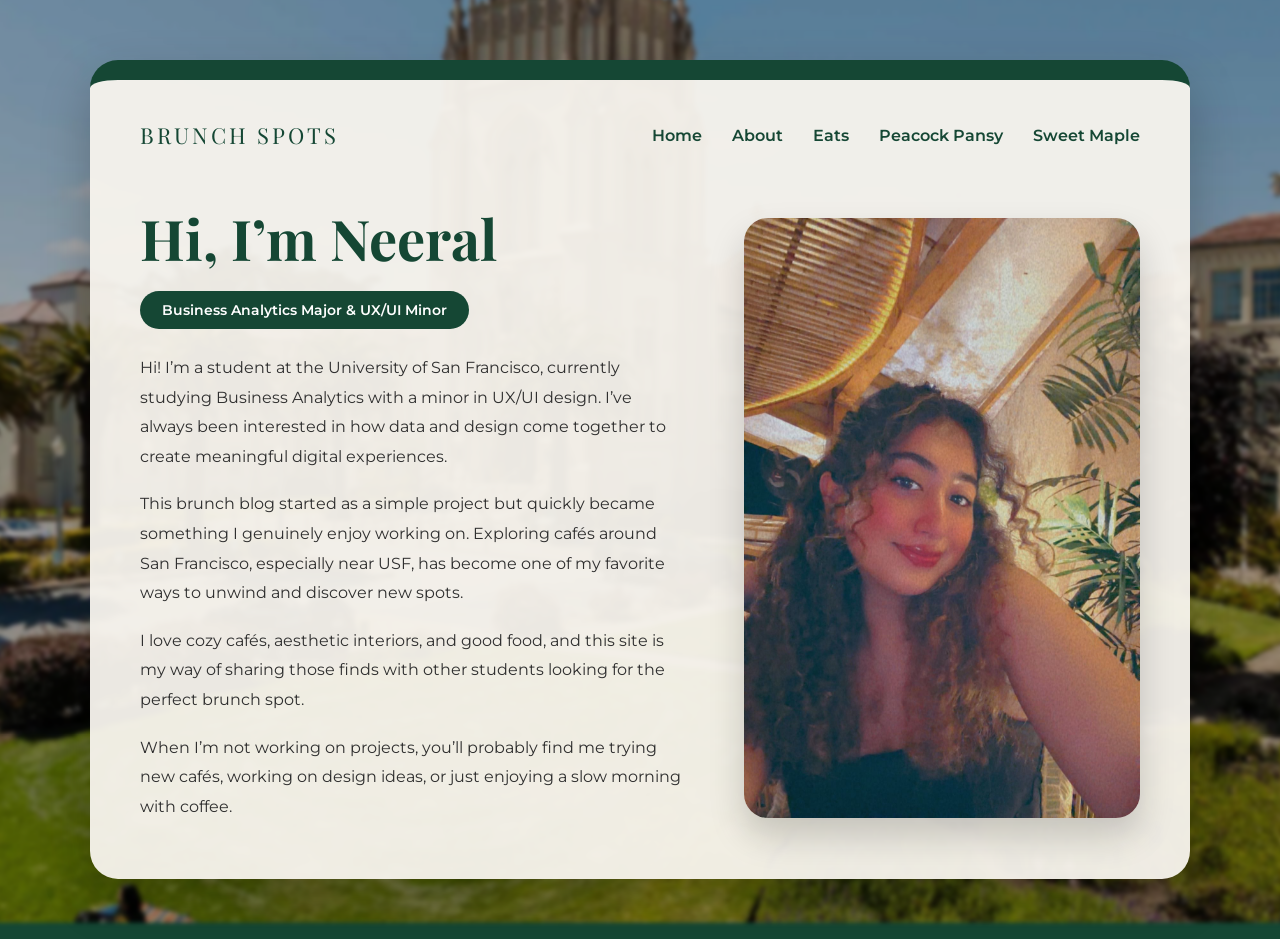
==== About/about.html @ 9d660510 "pus" ====
<!DOCTYPE html>
<html lang="en">
<head>
    <meta charset="UTF-8">
    <meta name="viewport" content="width=device-width, initial-scale=1.0">
    <title>About Me</title>
    <link rel="stylesheet" href="about.css">
    <link href="https://fonts.googleapis.com/css2?family=Playfair+Display:wght@500;600;700&family=Montserrat:wght@300;400;500;600&display=swap" rel="stylesheet">
</head>
<body>

    <div class="main-container">

        <!-- NAVBAR -->
        <nav class="navbar">
            <div class="logo">BRUNCH SPOTS</div>

            <div class="nav-links">
                <a href="../index.html">Home</a>
                <a href="about.html">About</a>
                <a href="../review1/review1.html">Eats</a>
                <a href="../review2/review2.html">Peacock Pansy</a>
                <a href="../review3/review3.html">Sweet Maple</a>
            </div>
        </nav>

        <!-- ABOUT SECTION -->
        <section class="about-section">

            <!-- LEFT TEXT -->
            <div class="about-text">
                <h1>Hi, I’m Neeral</h1>

                <div class="tag">
                    Business Analytics Major & UX/UI Minor
                </div>

              

                <p>
                    Hi! I’m a student at the University of San Francisco, currently studying Business Analytics with a minor in UX/UI design. I’ve always been interested in how data and design come together to create meaningful digital experiences.
                </p>

                <p>
                    This brunch blog started as a simple project but quickly became something I genuinely enjoy working on. Exploring cafés around San Francisco, especially near USF, has become one of my favorite ways to unwind and discover new spots.
                </p>

                <p>
                    I love cozy cafés, aesthetic interiors, and good food, and this site is my way of sharing those finds with other students looking for the perfect brunch spot.
                </p>

                <p>
                    When I’m not working on projects, you’ll probably find me trying new cafés, working on design ideas, or just enjoying a slow morning with coffee.
                </p>
            </div>

            <!-- RIGHT IMAGE -->
            <div class="about-image">
                <img src="../images/about.JPG" alt="Photo of Neeral">
            </div>

        </section>

    </div>

</body>
</html>
---- About/about.css ----
@import url('https://fonts.googleapis.com/css2?family=Playfair+Display:wght@500;600;700&family=Montserrat:wght@300;400;500;600&display=swap');

/* RESET */
* {
    margin: 0;
    padding: 0;
    box-sizing: border-box;
}

/* BODY */
body {
    font-family: 'Montserrat', sans-serif;
    background: #154734;
}

/* BACKGROUND IMAGE */
body::before {
    content: "";
    position: fixed;
    inset: 0;
    background: url("../images/usf-bg.jpg");
    background-size: cover;
    background-position: center;
    filter: blur(2px) brightness(0.65);
    transform: scale(1.05);
    z-index: -1;
}

/* MAIN CONTAINER */
.main-container {
    max-width: 1100px;
    margin: 60px auto;
    padding: 40px 50px;
    background: rgba(248, 245, 239, 0.95);
    border-radius: 28px;
    border-top: 20px solid #154734;
    box-shadow: 0 20px 50px rgba(0, 0, 0, 0.22);
}

/* NAVBAR */
.navbar {
    display: flex;
    justify-content: space-between;
    align-items: center;
    margin-bottom: 50px;
}

.logo {
    font-family: 'Playfair Display', serif;
    font-size: 22px;
    letter-spacing: 3px;
    color: #154734;
}

/* NAV LINKS */
.nav-links {
    display: flex;
    gap: 30px;
}

.nav-links a {
    text-decoration: none;
    color: #154734;
    font-weight: 600;
    font-size: 16px;
}

.nav-links a:hover {
    text-decoration: underline;
}


/* ========================= */
/* ABOUT SECTION */
/* ========================= */

.about-section {
    display: flex;
    align-items: center;
    justify-content: space-between;
    gap: 60px;
}

/* LEFT TEXT */
.about-text {
    width: 55%;
}

.about-text h1 {
    font-family: 'Playfair Display', serif;
    font-size: 56px;
    color: #154734;
    margin-bottom: 16px;
}

.tag {
    display: inline-block;
    background: #154734;
    color: white;
    padding: 10px 22px;
    border-radius: 999px;
    font-size: 14px;
    font-weight: 600;
    margin-bottom: 24px;
}

.about-text p {
    font-size: 16px;
    line-height: 1.85;
    color: #2f2f2f;
    margin-bottom: 18px;
}

/* RIGHT IMAGE */
.about-image {
    width: 40%;
}

.about-image img {
    width: 100%;
    height: 600px;
    object-fit: cover;
    border-radius: 24px;
    box-shadow: 0 18px 35px rgba(0, 0, 0, 0.18);
}

/* MOBILE FIX */
@media (max-width: 900px) {
    .about-section {
        flex-direction: column;
    }

    .about-text,
    .about-image {
        width: 100%;
    }

    .about-image img {
        height: 400px;
    }
}
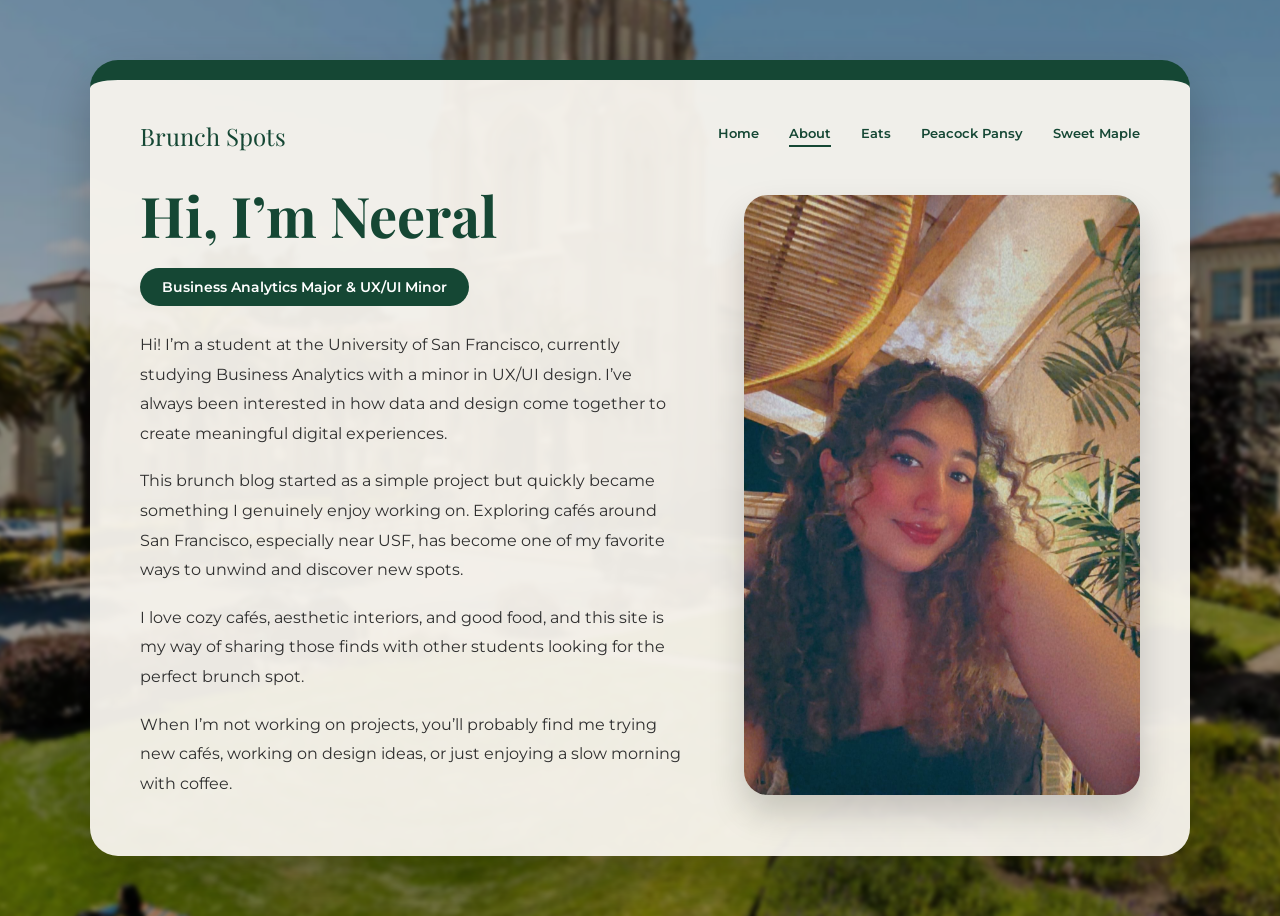
==== commit 2e2556e2: "push" ====
--- a/About/about.html
+++ b/About/about.html
@@ -13,16 +13,15 @@
 
         <!-- NAVBAR -->
         <nav class="navbar">
-            <div class="logo">BRUNCH SPOTS</div>
-
-            <div class="nav-links">
-                <a href="../index.html">Home</a>
-                <a href="about.html">About</a>
-                <a href="../review1/review1.html">Eats</a>
-                <a href="../review2/review2.html">Peacock Pansy</a>
-                <a href="../review3/review3.html">Sweet Maple</a>
-            </div>
-        </nav>
+    <div class="logo">Brunch Spots</div>
+    <div class="nav-links">
+        <a href="../index.html">Home</a>
+        <a href="../About/about.html" class="active">About</a>
+        <a href="../review1/review1.html">Eats</a>
+        <a href="../review2/review2.html">Peacock Pansy</a>
+        <a href="../review3/review3.html">Sweet Maple</a>
+    </div>
+</nav>
 
         <!-- ABOUT SECTION -->
         <section class="about-section">
--- a/About/about.css
+++ b/About/about.css
@@ -42,17 +42,15 @@
     display: flex;
     justify-content: space-between;
     align-items: center;
-    margin-bottom: 50px;
+    margin-bottom: 25px;
 }
 
 .logo {
     font-family: 'Playfair Display', serif;
-    font-size: 22px;
-    letter-spacing: 3px;
+    font-size: 24px;
     color: #154734;
 }
 
-/* NAV LINKS */
 .nav-links {
     display: flex;
     gap: 30px;
@@ -62,11 +60,18 @@
     text-decoration: none;
     color: #154734;
     font-weight: 600;
-    font-size: 16px;
+    font-size: 13px;
+    padding-bottom: 4px;
+    border-bottom: 2px solid transparent;
+    transition: border-color 0.2s;
 }
 
 .nav-links a:hover {
-    text-decoration: underline;
+    border-bottom: 2px solid #154734;
+}
+
+.nav-links a.active {
+    border-bottom: 2px solid #154734;
 }
 
 
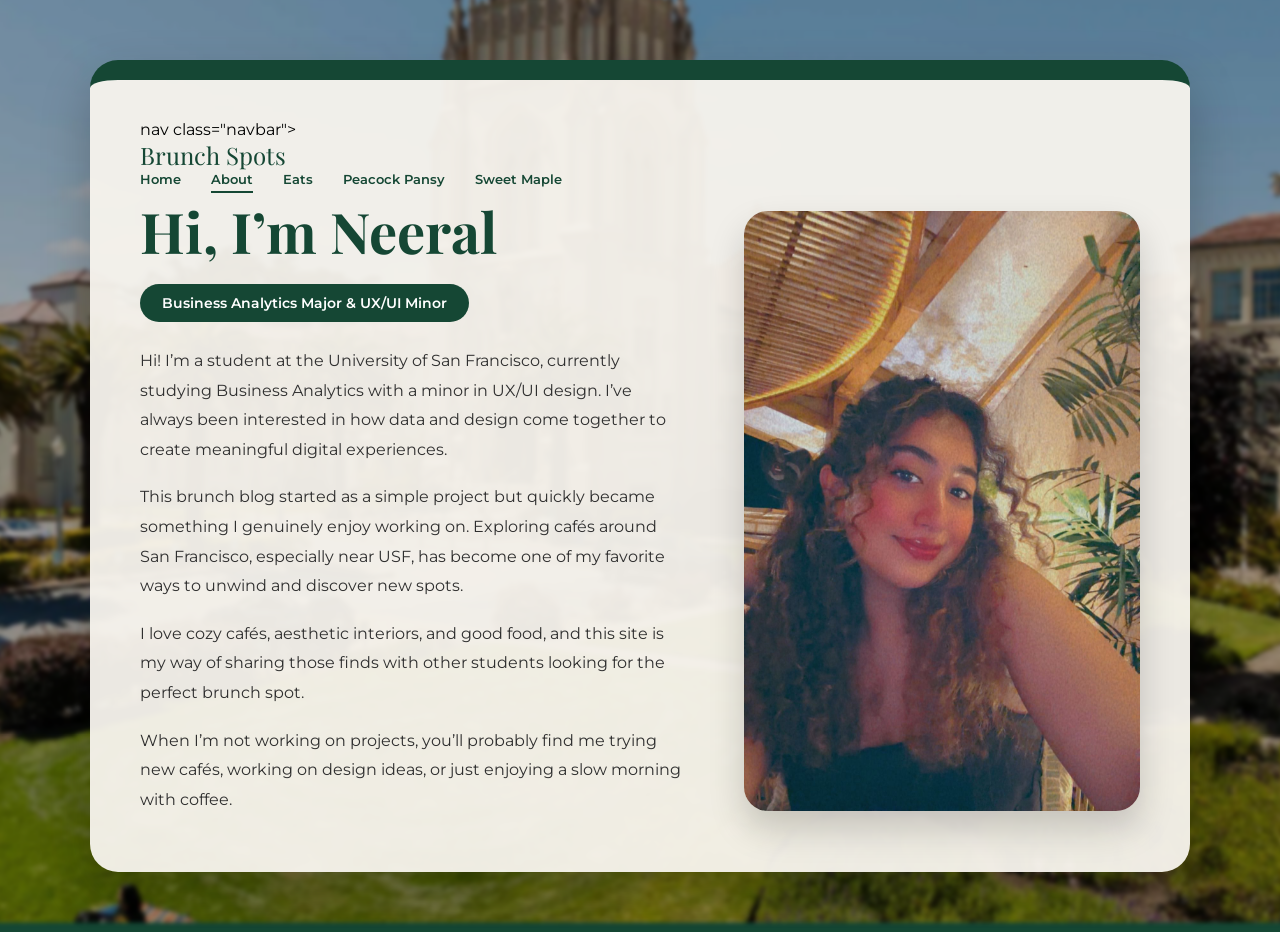
==== commit 191622a4: "Update about.html" ====
--- a/About/about.html
+++ b/About/about.html
@@ -12,16 +12,16 @@
     <div class="main-container">
 
         <!-- NAVBAR -->
-        <nav class="navbar">
-    <div class="logo">Brunch Spots</div>
-    <div class="nav-links">
-        <a href="../index.html">Home</a>
-        <a href="../About/about.html" class="active">About</a>
-        <a href="../review1/review1.html">Eats</a>
-        <a href="../review2/review2.html">Peacock Pansy</a>
-        <a href="../review3/review3.html">Sweet Maple</a>
-    </div>
-</nav>
+       nav class="navbar">
+        <div class="logo">Brunch Spots</div>
+        <div class="nav-links">
+            <a href="../index.html">Home</a>
+            <a href="About/about.html"class="active">About</a>
+            <a href="../review1.html">Eats</a>
+            <a href="../review2/review2.html">Peacock Pansy</a>
+            <a href="../review3/review3.html">Sweet Maple</a>
+        </div>
+    </nav>
 
         <!-- ABOUT SECTION -->
         <section class="about-section">
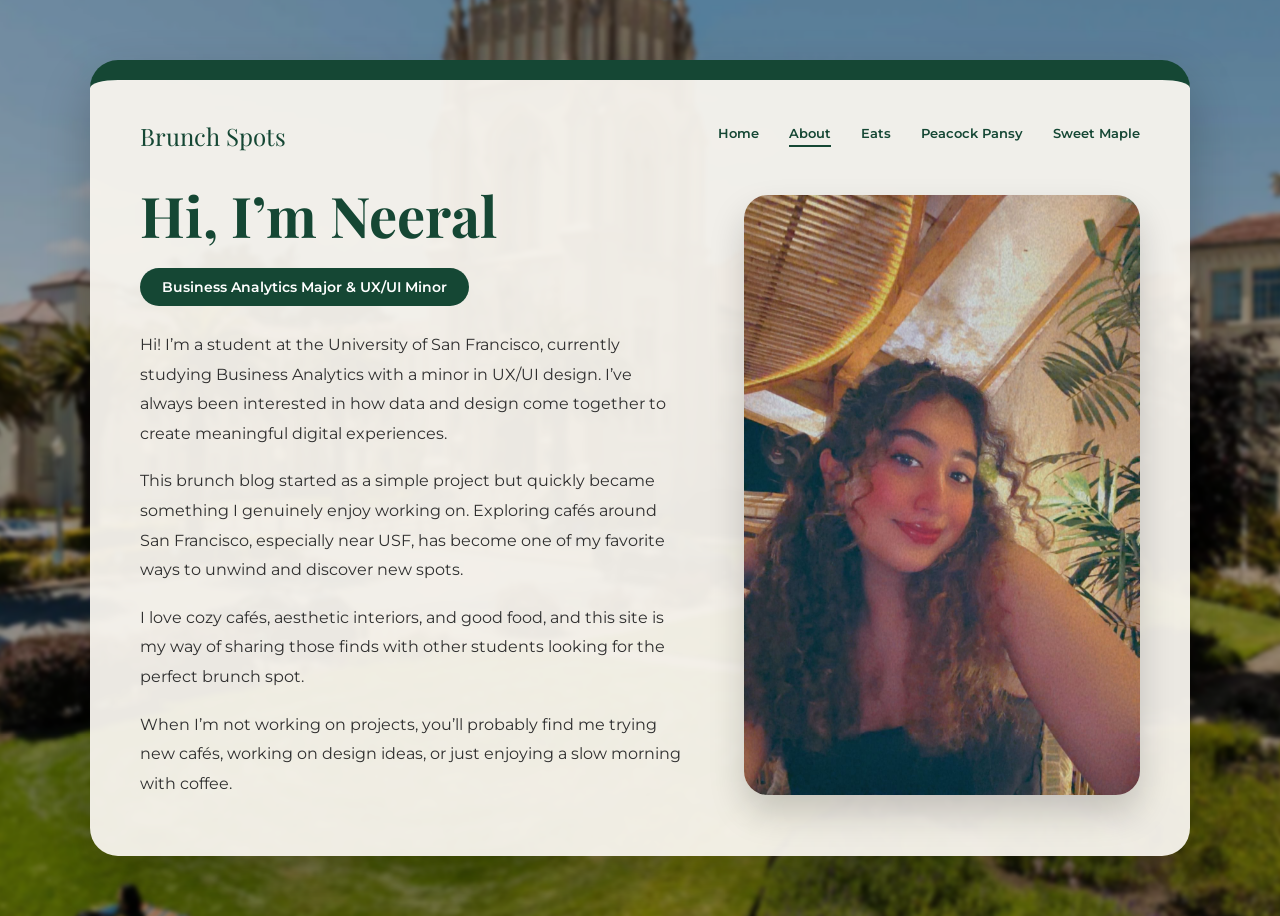
==== commit 14b4d1f0: "Update about.html" ====
--- a/About/about.html
+++ b/About/about.html
@@ -12,16 +12,16 @@
     <div class="main-container">
 
         <!-- NAVBAR -->
-       nav class="navbar">
-        <div class="logo">Brunch Spots</div>
-        <div class="nav-links">
-            <a href="../index.html">Home</a>
-            <a href="About/about.html"class="active">About</a>
-            <a href="../review1.html">Eats</a>
-            <a href="../review2/review2.html">Peacock Pansy</a>
-            <a href="../review3/review3.html">Sweet Maple</a>
-        </div>
-    </nav>
+       <nav class="navbar">
+    <div class="logo">Brunch Spots</div>
+    <div class="nav-links">
+        <a href="../index.html">Home</a>
+        <a href="about.html" class="active">About</a>
+        <a href="../review1/review1.html">Eats</a>
+        <a href="../review2/review2.html">Peacock Pansy</a>
+        <a href="../review3/review3.html">Sweet Maple</a>
+    </div>
+</nav>
 
         <!-- ABOUT SECTION -->
         <section class="about-section">
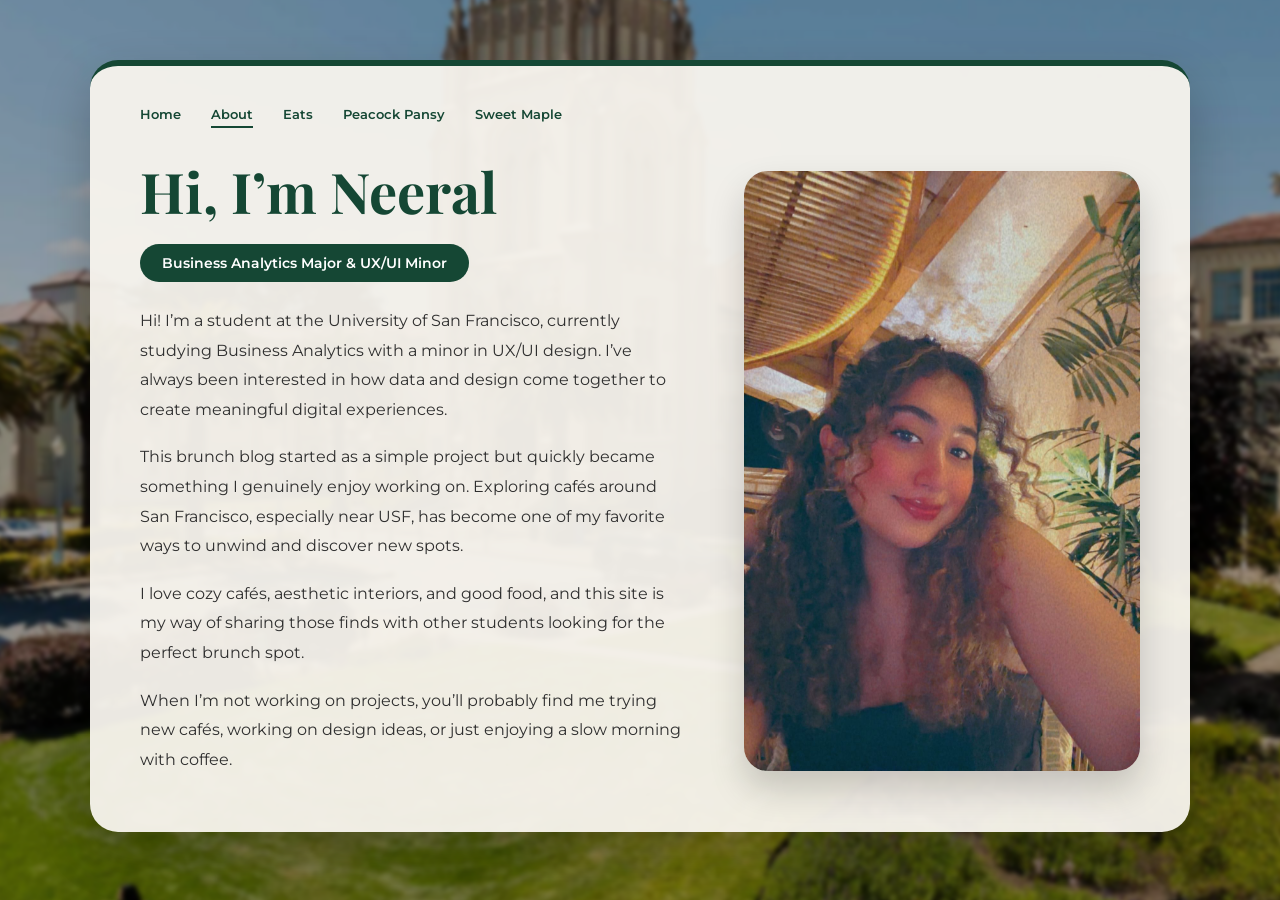
==== commit 5966fcfe: "push" ====
--- a/About/about.html
+++ b/About/about.html
@@ -13,7 +13,6 @@
 
         <!-- NAVBAR -->
        <nav class="navbar">
-    <div class="logo">Brunch Spots</div>
     <div class="nav-links">
         <a href="../index.html">Home</a>
         <a href="about.html" class="active">About</a>
--- a/About/about.css
+++ b/About/about.css
@@ -33,7 +33,7 @@
     padding: 40px 50px;
     background: rgba(248, 245, 239, 0.95);
     border-radius: 28px;
-    border-top: 20px solid #154734;
+    border-top: 6px solid #154734;
     box-shadow: 0 20px 50px rgba(0, 0, 0, 0.22);
 }
 
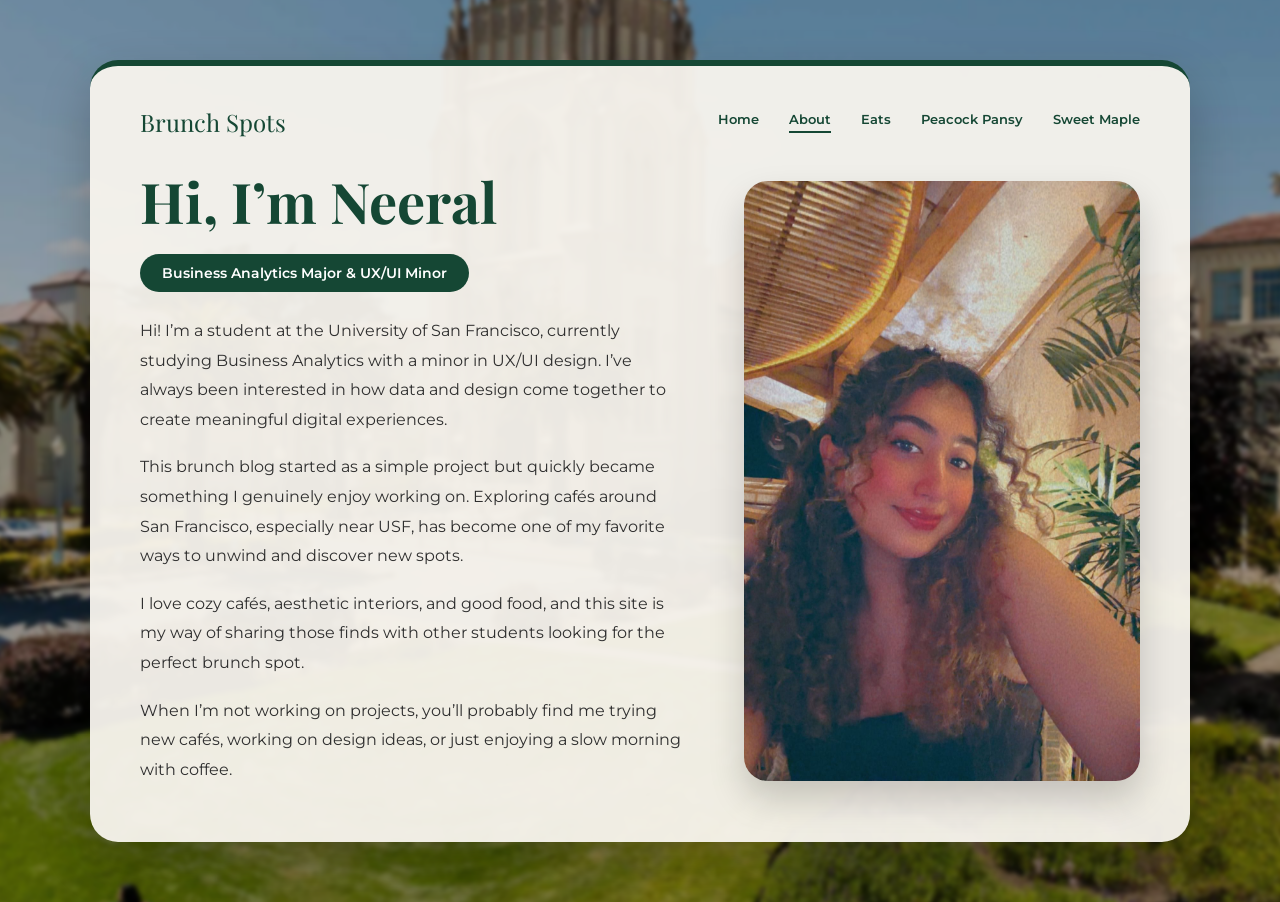
==== commit d804eff6: "jnsd" ====
--- a/About/about.html
+++ b/About/about.html
@@ -13,6 +13,7 @@
 
         <!-- NAVBAR -->
        <nav class="navbar">
+    <div class="logo">Brunch Spots</div>
     <div class="nav-links">
         <a href="../index.html">Home</a>
         <a href="about.html" class="active">About</a>
